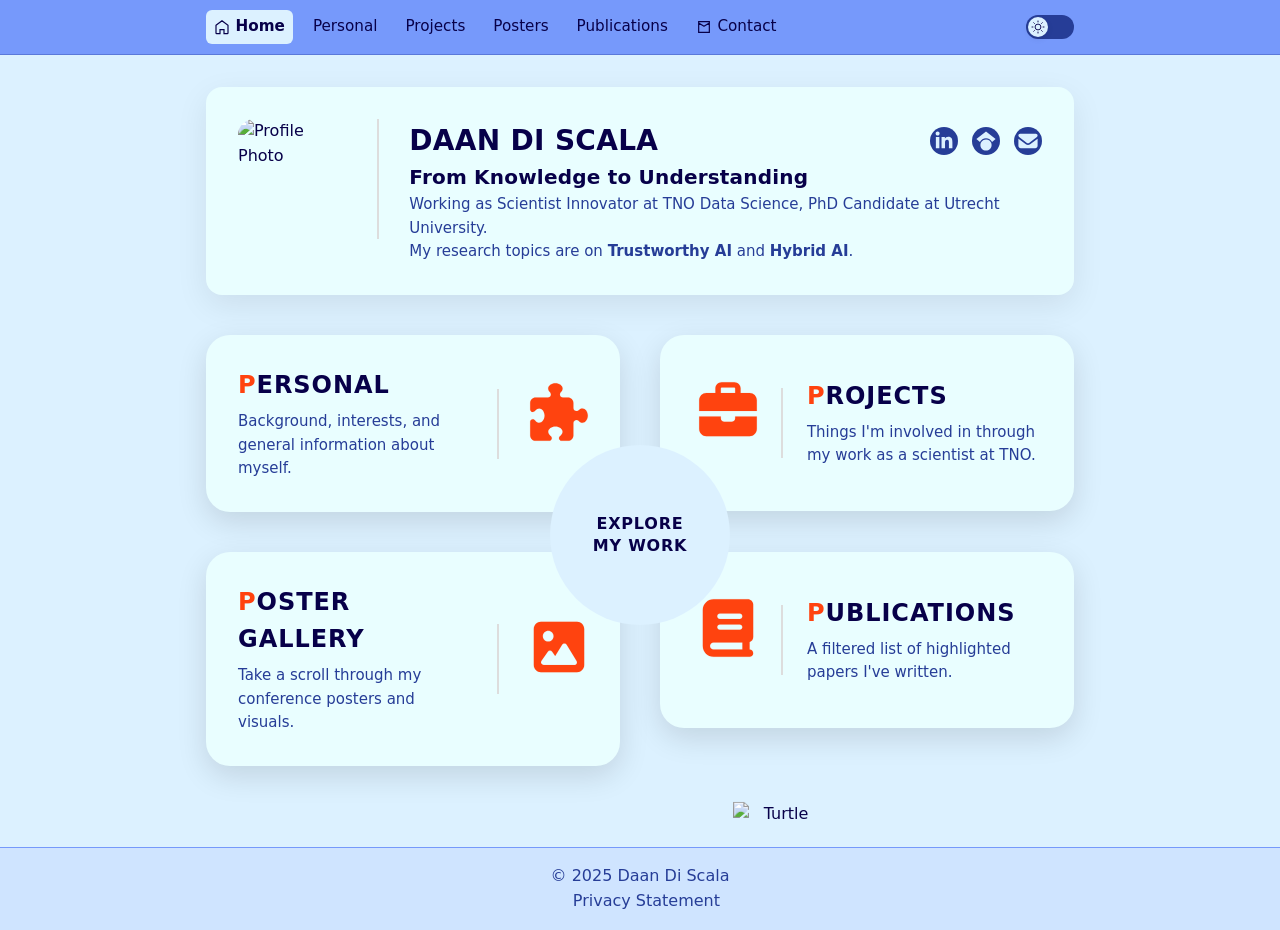
==== index.html @ 1ae8dc4e "large scale update to website, with many pages fully updated and personalized" ====
<!DOCTYPE html>
<html lang="en">

<head>
  <meta charset="UTF-8">
  <title>Daan Di Scala - Portfolio</title>
  <link rel="icon" type="image/x-icon" href="favicon.ico">
  <link rel="stylesheet" href="css/vars.css">
  <link rel="stylesheet" href="css/styles.css">
  <link rel="stylesheet" href="css/landing.css">


  <script>
    (function () {
      const savedTheme = localStorage.getItem('theme');
      if (savedTheme === 'dark') {
        document.documentElement.classList.add('dark-mode');
      }
    })();
  </script>

</head>

<body>



  <!-- NAVBAR ------------------------------------------------------------------------------------------------------------------>
  <nav class="navbar">
    <div class="nav-content">

      <div class="nav-left">
        <a href="index.html" class="active"><svg class="icon" viewBox="0 0 24 24">
            <path d="M3 9.5l9-7 9 7v11.5a1 1 0 0 1-1 1h-5v-6h-6v6H4a1 1 0 0 1-1-1V9.5z" />
          </svg>Home</a>
        <a href="personal.html">Personal</a>
        <a href="projects.html">Projects</a>
        <a href="posters.html">Posters</a>
        <a href="publications.html">Publications</a>
        <a href="contact.html"><svg class="icon" viewBox="0 0 24 24">
            <path d="M4 4h16v16H4V4zm8 7L4 6m16 0l-8 5" />
          </svg>Contact</a>
      </div>


      <!-- Theme Toggle Switch -->
      <button class="theme-toggle" aria-label="Toggle Dark Mode">
        <div class="toggle-track">
          <div class="toggle-thumb">
            <!-- Sun Icon -->
            <svg class="icon-sun" viewBox="0 0 24 24">
              <circle cx="12" cy="12" r="5"></circle>
              <line x1="12" y1="1" x2="12" y2="4"></line>
              <line x1="12" y1="20" x2="12" y2="23"></line>
              <line x1="4.22" y1="4.22" x2="6.34" y2="6.34"></line>
              <line x1="17.66" y1="17.66" x2="19.78" y2="19.78"></line>
              <line x1="1" y1="12" x2="4" y2="12"></line>
              <line x1="20" y1="12" x2="23" y2="12"></line>
              <line x1="4.22" y1="19.78" x2="6.34" y2="17.66"></line>
              <line x1="17.66" y1="6.34" x2="19.78" y2="4.22"></line>
            </svg>

            <!-- Moon Icon -->
            <svg class="icon-moon" viewBox="0 0 24 24">
              <path d="M21 12.79A9 9 0 0 1 11.21 3 
                     7 7 0 1 0 21 12.79z" />
            </svg>
          </div>
        </div>
      </button>

    </div>
  </nav>
  <!-- NAVBAR ------------------------------------------------------------------------------------------------------------------>

  <main class="page-wrapper">

    <!-- LANDING / INTRO CARD -->
    <section class="landing-card">

      <!-- COLUMN 1: PROFILE -->
      <div class="lc-profile">
        <img src="images/profile.jpg" alt="Profile Photo">
      </div>


      <div class="lc-divider"></div>

      <!-- COLUMN 2: MAIN CONTENT -->
      <div class="lc-main">

        <div class="lc-top">
          <h1 class="lc-name">DAAN DI SCALA</h1>



          <div class="social-row">
            <!-- LinkedIn -->
            <a href="https://www.linkedin.com/in/daan-di-scala/" class="social-icon" target="_blank">
              <svg viewBox="0 0 640 640">
                <path
                  d="M196.3 512L103.4 512L103.4 212.9L196.3 212.9L196.3 512zM149.8 172.1C120.1 172.1 96 147.5 96 117.8C96 103.5 101.7 89.9 111.8 79.8C121.9 69.7 135.6 64 149.8 64C164 64 177.7 69.7 187.8 79.8C197.9 89.9 203.6 103.6 203.6 117.8C203.6 147.5 179.5 172.1 149.8 172.1zM543.9 512L451.2 512L451.2 366.4C451.2 331.7 450.5 287.2 402.9 287.2C354.6 287.2 347.2 324.9 347.2 363.9L347.2 512L254.4 512L254.4 212.9L343.5 212.9L343.5 253.7L344.8 253.7C357.2 230.2 387.5 205.4 432.7 205.4C526.7 205.4 544 267.3 544 347.7L544 512L543.9 512z">
                </path>
              </svg>
            </a>

            <!-- Google Scholar -->
            <a href="https://scholar.google.nl/citations?user=ZDXlUhQAAAAJ" class="social-icon" target="_blank">
              <svg viewBox="0 0 640 640">
                <path
                  d="M454.9 362.5C454.9 362.5 454.9 362.6 455 362.6C464.2 382 469.4 403.7 469.4 426.6C469.3 509.1 402.5 576 320 576C237.5 576 170.7 509.1 170.7 426.7C170.7 403.8 175.9 382.1 185.1 362.7C186.8 359.1 188.7 355.5 190.7 352C195.1 344.4 200.1 337.3 205.7 330.7C233.1 298.1 274.2 277.4 320.1 277.4C353.7 277.4 384.7 288.5 409.7 307.3C418.8 314.2 427.1 322 434.5 330.8C440.1 337.4 445.1 344.6 449.5 352.1C451.5 355.5 453.3 359.1 455 362.6L454.9 362.5zM481.3 343.7C451.2 285.3 390.3 245.3 320 245.3C249.7 245.3 188.8 285.3 158.7 343.7L64 266.7L320 64L576 266.7L481.3 343.8L481.3 343.7z">
                </path>
              </svg>
            </a>

            <a href="contact.html" class="social-icon">
      <svg viewBox="0 0 640 640">
        <path d="M112 128C85.5 128 64 149.5 64 176C64 191.1 71.1 205.3 83.2 214.4L291.2 370.4C308.3 383.2 331.7 383.2 348.8 370.4L556.8 214.4C568.9 205.3 576 191.1 576 176C576 149.5 554.5 128 528 128L112 128zM64 260L64 448C64 483.3 92.7 512 128 512L512 512C547.3 512 576 483.3 576 448L576 260L377.6 408.8C343.5 434.4 296.5 434.4 262.4 408.8L64 260z"></path></svg>
    </a>
          </div>
        </div>

        <h2 class="lc-subtitle">From Knowledge to Understanding</h2>


        <!--<div class="lc-divider"></div>-->

     
          <p>
Working as Scientist Innovator at TNO Data Science, PhD Candidate at Utrecht University.
<br>My research topics are on <b>Trustworthy AI</b> and <b>Hybrid AI</b>. <!--<a href=personal.html>More about me.</a>-->
          </p>


          <!--

        <div class="lc-boxes">

          <p>test test test</p>


          <div class="info-box">
            <ul>
              <li><strong>Works at:</strong> Company X</li>
              <li><strong>PhD at:</strong> University Y</li>
            </ul>
          </div>


    
          <div class="info-box">
            <ul>
              <li>Trustwo0ooooooooooooooooooooooooooooooooorthy AI</li>
              <li>Hybrid AI</li>
            </ul>
          </div>-->

        </div>
      </div>

    </section>



    <!-- QUICK NAV CARDS SECTION 
    <section class="quick-links">
      <div class="card">
        <h3>Projects</h3>
        <p>Explore selected work across multiple research domains.</p>
        <a href="#">View Projects →</a>
      </div>

      <div class="card">
        <h3>Research</h3>
        <p>Read about ongoing scientific investigations and collaborations.</p>
        <a href="#">Research Details →</a>
      </div>

      <div class="card">
        <h3>Publications</h3>
        <p>Peer-reviewed papers, preprints, and conference contributions.</p>
        <a href="#">View Publications →</a>
      </div>

      <div class="card">
        <h3>Contact</h3>
        <p>Reach out for academic collaboration or inquiries.</p>
        <a href="#">Get in Touch →</a>
      </div>
    </section>
-->



    <div class="pgrid">

      <a href="personal.html">
        <div class="pcard personal nw">
          <div class="pcard-content">
            <div class="pcard-text">
              <h3>PERSONAL</h3>
              <p>Background, interests, and general information about myself.</p>
            </div>
            <div class="pcard-divider"></div>
            <div class="pcard-icon">
              <svg xmlns="http://www.w3.org/2000/svg"
                viewBox="0 0 640 640"><!--!Font Awesome Free 7.1.0 by @fontawesome - https://fontawesome.com License - https://fontawesome.com/license/free Copyright 2025 Fonticons, Inc.-->
                <path
                  d="M288 64C323.3 64 352 85.5 352 112C352 122.4 347.6 132 340 139.9C333.4 146.8 328 155.2 328 164.8C328 179.8 340.2 192 355.2 192L400 192C426.5 192 448 213.5 448 240L448 284.8C448 299.8 460.2 312 475.2 312C484.7 312 493.2 306.6 500.1 300C508 292.5 517.6 288 528 288C554.5 288 576 316.7 576 352C576 387.3 554.5 416 528 416C517.6 416 507.9 411.6 500.1 404C493.2 397.4 484.8 392 475.2 392C460.2 392 448 404.2 448 419.2L448 528C448 554.5 426.5 576 400 576L343.2 576C330.4 576 320 565.6 320 552.8C320 543.6 325.8 535.5 333.2 530C344.8 521.3 352 509.3 352 496C352 469.5 323.3 448 288 448C252.7 448 224 469.5 224 496C224 509.3 231.2 521.3 242.8 530C250.2 535.5 256 543.5 256 552.8C256 565.6 245.6 576 232.8 576L112 576C85.5 576 64 554.5 64 528L64 407.2C64 394.4 74.4 384 87.2 384C96.4 384 104.5 389.8 110 397.2C118.7 408.8 130.7 416 144 416C170.5 416 192 387.3 192 352C192 316.7 170.5 288 144 288C130.7 288 118.7 295.2 110 306.8C104.5 314.2 96.5 320 87.2 320C74.4 320 64 309.6 64 296.8L64 240C64 213.5 85.5 192 112 192L220.8 192C235.8 192 248 179.8 248 164.8C248 155.3 242.6 146.8 236 139.9C228.5 132 224 122.4 224 112C224 85.5 252.7 64 288 64z" />
              </svg>
            </div>
          </div>
        </div>
      </a>

      <a href="projects.html">
        <div class="pcard projects ne">

          <div class="pcard-content">
            <div class="pcard-icon">
              <svg xmlns="http://www.w3.org/2000/svg"
                viewBox="0 0 640 640"><!--!Font Awesome Free 7.1.0 by @fontawesome - https://fontawesome.com License - https://fontawesome.com/license/free Copyright 2025 Fonticons, Inc.-->
                <path
                  d="M264 112L376 112C380.4 112 384 115.6 384 120L384 160L256 160L256 120C256 115.6 259.6 112 264 112zM208 120L208 160L128 160C92.7 160 64 188.7 64 224L64 320L576 320L576 224C576 188.7 547.3 160 512 160L432 160L432 120C432 89.1 406.9 64 376 64L264 64C233.1 64 208 89.1 208 120zM576 368L384 368L384 384C384 401.7 369.7 416 352 416L288 416C270.3 416 256 401.7 256 384L256 368L64 368L64 480C64 515.3 92.7 544 128 544L512 544C547.3 544 576 515.3 576 480L576 368z" />
              </svg>
            </div>
            <div class="pcard-divider"></div>
            <div class="pcard-text">
              <h3>PROJECTS</h3>
              <p>Things I'm involved in through my work as a scientist at TNO.</p>
            </div>
          </div>
        </div>
      </a>

      <a href="posters.html">
        <div class="pcard posters sw">
          <div class="pcard-content">
            <div class="pcard-text">
              <h3>POSTER GALLERY</h3>
              <p>Take a scroll through my conference posters and visuals.</p>
            </div>
            <div class="pcard-divider"></div>
            <div class="pcard-icon">
              <svg xmlns="http://www.w3.org/2000/svg"
                viewBox="0 0 640 640"><!--!Font Awesome Free 7.1.0 by @fontawesome - https://fontawesome.com License - https://fontawesome.com/license/free Copyright 2025 Fonticons, Inc.-->
                <path
                  d="M160 96C124.7 96 96 124.7 96 160L96 480C96 515.3 124.7 544 160 544L480 544C515.3 544 544 515.3 544 480L544 160C544 124.7 515.3 96 480 96L160 96zM224 176C250.5 176 272 197.5 272 224C272 250.5 250.5 272 224 272C197.5 272 176 250.5 176 224C176 197.5 197.5 176 224 176zM368 288C376.4 288 384.1 292.4 388.5 299.5L476.5 443.5C481 450.9 481.2 460.2 477 467.8C472.8 475.4 464.7 480 456 480L184 480C175.1 480 166.8 475 162.7 467.1C158.6 459.2 159.2 449.6 164.3 442.3L220.3 362.3C224.8 355.9 232.1 352.1 240 352.1C247.9 352.1 255.2 355.9 259.7 362.3L286.1 400.1L347.5 299.6C351.9 292.5 359.6 288.1 368 288.1z" />
              </svg>
            </div>
          </div>
        </div>
      </a>

      <a href="publications.html">
        <div class="pcard publications se">
          <div class="pcard-content">
            <div class="pcard-icon">
              <svg xmlns="http://www.w3.org/2000/svg"
                viewBox="0 0 640 640"><!--!Font Awesome Free 7.1.0 by @fontawesome - https://fontawesome.com License - https://fontawesome.com/license/free Copyright 2025 Fonticons, Inc.-->
                <path
                  d="M480 576L192 576C139 576 96 533 96 480L96 160C96 107 139 64 192 64L496 64C522.5 64 544 85.5 544 112L544 400C544 420.9 530.6 438.7 512 445.3L512 512C529.7 512 544 526.3 544 544C544 561.7 529.7 576 512 576L480 576zM192 448C174.3 448 160 462.3 160 480C160 497.7 174.3 512 192 512L448 512L448 448L192 448zM224 216C224 229.3 234.7 240 248 240L424 240C437.3 240 448 229.3 448 216C448 202.7 437.3 192 424 192L248 192C234.7 192 224 202.7 224 216zM248 288C234.7 288 224 298.7 224 312C224 325.3 234.7 336 248 336L424 336C437.3 336 448 325.3 448 312C448 298.7 437.3 288 424 288L248 288z" />
              </svg>
            </div>
            <div class="pcard-divider"></div>
            <div class="pcard-text">
              <h3>PUBLICATIONS</h3>
              <p>A filtered list of highlighted papers I've written.</p>
            </div>
          </div>
        </div>
      </a>

      <div class="center-circle">
        <span>EXPLORE <br>MY WORK</span>
      </div>
    </div>


    <!-- LONG CONTENT EXAMPLE 
    <section class="content-long">
      <h2>More About My Work</h2>
      <p>
        Lorem ipsum dolor sit amet, consectetur adipiscing elit. Vivamus vel
        pretium nulla. Vestibulum tristique elit sit amet leo egestas, non
        placerat nisi bibendum.        Lorem ipsum dolor sit amet, consectetur adipiscing elit. Vivamus vel
        pretium nulla. Vestibulum tristique elit sit amet leo egestas, non
        placerat nisi bibendum.        Lorem ipsum dolor sit amet, consectetur adipiscing elit. Vivamus vel
        pretium nulla. Vestibulum tristique elit sit amet leo egestas, non
        placerat nisi bibendum.        Lorem ipsum dolor sit amet, consectetur adipiscing elit. Vivamus vel
        pretium nulla. Vestibulum tristique elit sit amet leo egestas, non
        placerat nisi bibendum.        Lorem ipsum dolor sit amet, consectetur adipiscing elit. Vivamus vel
        pretium nulla. Vestibulum tristique elit sit amet leo egestas, non
        placerat nisi bibendum.        Lorem ipsum dolor sit amet, consectetur adipiscing elit. Vivamus vel
        pretium nulla. Vestibulum tristique elit sit amet leo egestas, non
        placerat nisi bibendum.        Lorem ipsum dolor sit amet, consectetur adipiscing elit. Vivamus vel
        pretium nulla. Vestibulum tristique elit sit amet leo egestas, non
        placerat nisi bibendum.        Lorem ipsum dolor sit amet, consectetur adipiscing elit. Vivamus vel
        pretium nulla. Vestibulum tristique elit sit amet leo egestas, non
        placerat nisi bibendum.        Lorem ipsum dolor sit amet, consectetur adipiscing elit. Vivamus vel
        pretium nulla. Vestibulum tristique elit sit amet leo egestas, non
        placerat nisi bibendum.        Lorem ipsum dolor sit amet, consectetur adipiscing elit. Vivamus vel
        pretium nulla. Vestibulum tristique elit sit amet leo egestas, non
        placerat nisi bibendum.        Lorem ipsum dolor sit amet, consectetur adipiscing elit. Vivamus vel
        pretium nulla. Vestibulum tristique elit sit amet leo egestas, non
        placerat nisi bibendum.        Lorem ipsum dolor sit amet, consectetur adipiscing elit. Vivamus vel
        pretium nulla. Vestibulum tristique elit sit amet leo egestas, non
        placerat nisi bibendum.
      </p>
    </section>
-->
  </main>

  <!-- FOOTER -->

  <footer class="footer">
    <p>© 2025 Daan Di Scala</p>
    <a href="privacy.html">Privacy Statement</a>
    <div class="content-wrapper">
      <div class="turtle">
        <img src="images/Festina.png" alt="Turtle" class="turtle-img">
      </div>
    </div>
  </footer>



</body>

<script src="js/darkmode.js"></script>

</html>
---- css/vars.css ----
/* ====== Color Palette (defaults) ====== */
  /*:root {
  --color-primary: #97bfff;     
  --color-secondary: #b9d6ff;   
  --color-accent: #6a8cc7;      
  --color-dark: #1e2a3a;
  --color-text: #2d2d2d;
  --color-bg: #e1eeff;

  --max-width: 900px;
  --radius-lg: 12px;
  --radius-sm: 6px;
}

/* Dark mode variables when .dark-mode is present on <html> */
  /*.dark-mode {
  --color-primary: #111620;
  --color-secondary: #1f2a3a;
  --color-accent: #6198ff;
  --color-dark: #f5f7fb;
  --color-text: #e6eefc;
  --color-bg: #0f1621;
}



:root {
  --color-primary: hsl(229, 50%, 90%);
  --color-secondary: hsl(229, 50%, 10%);
  --color-tertiary: hsl(289, 80%, 20%);
  --color-accent: hsl(169, 80%, 20%);
}
.dark {
  --color-primary: hsl(229, 50%, 10%);
  --color-secondary: hsl(229, 50%, 90%);
  --color-tertiary: hsl(289, 80%, 80%);
  --color-accent: hsl(169, 80%, 80%);
}*/


:root {
  --max-width: 900px;
  --radius-xl: 24px;
  --radius-lg: 12px;
  --radius-sm: 6px;

  /* hsl (fallback color) */
  --bg-dark: hsl(223 100% 95%);
  --bg: hsl(223 100% 100%);
  --bg-light: hsl(223 100% 100%);
  --text: hsl(255 100% 11%);
  --text-muted: hsl(228 60% 37%);
  --highlight: hsl(224 100% 100%);
  --border: hsl(225 63% 60%);
  --border-muted: hsl(225 95% 72%);
  --primary: hsl(228 60% 37%);
  --secondary: hsl(13 100%, 53%);  
  --secondary-light: hsl(13 100%, 78%);


  --danger: hsl(6 60% 41%);
  --warning: hsl(52 100% 14%);
  --success: hsl(161 100% 13%);
  --info: hsl(217 62% 44%);
  /* oklch */
  --bg-dark: oklch(0.92 0.075 268);
  --bg: oklch(0.96 0.075 268);
  --bg-light: oklch(1 0.075 268);
  --text: oklch(0.15 0.15 268);
  --text-muted: oklch(0.4 0.15 268);
  --highlight: oklch(1 0.15 268);
  --border: oklch(0.6 0.15 268);
  --border-muted: oklch(0.7 0.15 268);
  --primary: oklch(0.4 0.15 268);
  /*--secondary: oklch(0.76 0.14 39);*/


  --danger: oklch(0.5 0.15 30);
  --warning: oklch(0.5 0.15 100);
  --success: oklch(0.5 0.15 160);
  --info: oklch(0.5 0.15 260);
}

.dark-mode {
  /* hsl (fallback color) */
  --bg-dark: hsl(244 100% 5%);
  --bg: hsl(235 90% 9%);
  --bg-light: hsl(228 75% 12%);
  
  --text: hsl(223 100% 100%);
  --text-muted: hsl(223 77% 77%);
  --highlight: hsl(226 49% 48%);

  --border: hsl(228 60% 37%);
  --border-muted: hsl(232 75% 27%);
  
  --primary: hsl(224 100% 80%);
  --secondary: hsl(45 78% 48%);
  --secondary-light: hsl(45 78%, 73%);

  --danger: hsl(8 79% 66%);
  --warning: hsl(54 100% 31%);
  --success: hsl(156 68% 43%);
  --info: hsl(217 94% 69%);


  /* oklch */
  --bg-dark: oklch(0.1 0.075 268);
  --bg: oklch(0.15 0.075 268);
  --bg-light: oklch(0.2 0.075 268);
  --text: oklch(0.96 0.1 268);
  --text-muted: oklch(0.76 0.1 268);
  --highlight: oklch(0.5 0.15 268);
  --border: oklch(0.4 0.15 268);
  --border-muted: oklch(0.3 0.15 268);
  --primary: oklch(0.76 0.15 268);
  --secondary: oklch(0.76 0.15 88);
  --danger: oklch(0.7 0.15 30);
  --warning: oklch(0.7 0.15 100);
  --success: oklch(0.7 0.15 160);
  --info: oklch(0.7 0.15 260);
}
---- css/styles.css ----
/* ===== Global Reset ===== */
* {
  box-sizing: border-box;
  margin: 0;
  padding: 0;
}

html, body {
  height: 100%;
  background: var(--bg);
  color: var(--text);
  font-family: "Inter", system-ui, -apple-system, "Segoe UI", Roboto, "Helvetica Neue", Arial;
  -webkit-font-smoothing: antialiased;
  -moz-osx-font-smoothing: grayscale;
  transition: background-color 0.25s ease, color 0.25s ease;
  line-height: 1.55;
  display: flex;
  flex-direction: column;
}

/* ===== Container / Wrapper ===== */
.page-wrapper {
  max-width: var(--max-width);
  margin: 0 auto;
  padding: 2rem 1rem;
  flex: 1;
}

/* ===== Navbar ===== */
.navbar {
  position: sticky;
  top: 0;
  width: 100%;
  background: var(--border-muted);/*var(--bg-dark);*/
  padding: 0.6rem 0;
  border-bottom: 1px solid var(--border);
  z-index: 1000;
  backdrop-filter: saturate(110%) blur(6px);
}

.nav-content {
  max-width: var(--max-width);
  margin: 0 auto;
  padding: 0 1rem;
  display: flex;
  align-items: center;
  justify-content: space-between;
  gap: 1rem;
}

/* Left group of links */
.nav-left {
  display: flex;
  gap: 0.75rem;
  align-items: center;
}

.nav-left a {
  color: var(--text);
  text-decoration: none;
  font-weight: 500;
  padding: 0.35rem 0.5rem;
  border-radius: 6px;
  transition: background-color 0.18s ease, color 0.18s ease, opacity 0.18s ease;
  font-size: 0.95rem;
}

.nav-left a:hover {
  background: rgba(255,255,255,0.4);
  opacity: 0.9;
}

.dark-mode .nav-left a:hover {
  background: rgba(0,0,0,0.4);
  opacity: 0.9;
}

/* Ensure nav link colors respond to dark mode */
.dark-mode .nav-left a {
  color: var(--text);
}

/* ===== Theme Toggle (pill + thumb + icons) ===== */
.theme-toggle {
  background: none;
  border: none;
  padding: 0;
  cursor: pointer;
  display: inline-flex;
  align-items: center;
  line-height: 0;
  border-radius: 999px;
}

/* Track */
.toggle-track {
  width: 48px;
  height: 24px;
  background: var(--primary);
  border-radius: 999px;
  position: relative;
  padding: 2px;
  transition: background-color 0.22s ease;
  display: inline-block;
}

/* Thumb */
.toggle-thumb {
  width: 20px;
  height: 20px;
  background: var(--bg);
  border-radius: 50%;
  position: absolute;
  left: 2px;
  top: 2px;
  display: flex;
  align-items: center;
  justify-content: center;
  transition: transform 0.22s cubic-bezier(.2,.9,.3,1), background 0.22s ease;
  box-shadow: 0 2px 6px rgba(0,0,0,0.08);
}

/* When dark-mode class exists on <html>, slide thumb to right */
.dark-mode .toggle-thumb {
  transform: translateX(24px);
  box-shadow: 0 3px 8px rgba(0,0,0,0.18);
}

/* SVG icons inside the thumb (stacked in same position) */
.toggle-thumb svg {
  width: 14px;
  height: 14px;
  stroke-width: 1.6;
  position: absolute;
  left: 50%;
  top: 50%;
  transform: translate(-50%, -50%);
  transition: opacity 0.20s ease, stroke 0.22s ease, fill 0.22s ease;
  fill: none;
  stroke: var(--text);
}

/* Default: show sun, hide moon */
.icon-sun {
  opacity: 1;
}

.icon-moon {
  opacity: 0;
}

/* In dark mode: show moon, hide sun; adapt stroke color */
.dark-mode .icon-sun {
  opacity: 0;
}

.dark-mode .icon-moon {
  opacity: 1;

}

/* Make sure svg strokes invert in dark mode when needed */
.dark-mode .toggle-thumb svg {
  stroke: var(--text);
}

/* Slightly change track color in dark mode */
.dark-mode .toggle-track {
  background: var(--primary);
}

/* Hover states */
.theme-toggle:hover .toggle-track {
  filter: brightness(0.98);
}

/* HEADER */
/************************************************************/



/************************************************************/
/* LANDING CARD 


.landing-card {
  position: relative;
  display: flex;
  align-items: center;
  gap: 2rem;
  background: var(--bg-light);
  padding: 2rem 3.5rem 2rem 2.5rem;
  border-radius: var(--radius-xl);
  box-shadow: 0 10px 30px rgba(20,30,45,0.06);
  overflow: visible;
}

.landing-card h1 span {
  color: var(--primary);
}


.profile-image {
  flex-shrink: 0;
  margin-left: -3rem;
}

.profile-image img {
  width: 160px;
  height: 160px;
  object-fit: cover;
  border-radius: 18px;
  box-shadow: 0 12px 30px rgba(0,0,0,0.15);
}

.intro-content {
  flex: 1;
  display: flex;
}

.intro-content h1 {
  font-size: 1.9rem;
  font-weight: 700;
  margin-bottom: 0.75rem;
  color: var(--text);
}

.intro-content h1 span {
  color: var(--accent);
}


.intro-text {
  position: relative;
  padding-left: 1.25rem;
}

.intro-text::before {
  content: "";
  position: absolute;
  left: 0;
  top: 0.15rem;
  width: 4px;
  height: 100%;
  background: var(--accent);
  border-radius: 2px;
}

.intro-text p {
  color: var(--text-muted);
  max-width: 55ch;
  line-height: 1.6;
}


.social-links {
  display: flex;
  flex-direction: column;
  gap: 0.75rem;
}

.social-links a {
  width: 42px;
  height: 42px;
  border-radius: 50%;
  background: white;
  display: grid;
  place-items: center;
  color: var(--text-muted);
  box-shadow: 0 6px 18px rgba(0,0,0,0.08);
  transition: transform 0.2s ease, color 0.2s ease;
}

.social-links a:hover {
  transform: translateY(-2px);
  color: var(--accent);
}*/

/* LANDING CARD */
/************************************************************/
/************************************************************/
/* QUICK LINK CARDS */








/* ===== Footer ===== */
.footer {
  width: 100%;
  background: var(--bg-dark);
  padding: 1rem;
  text-align: center;
  border-top: 1px solid var(--border-muted);
  margin-top: 2.5rem;
  transition: background 0.25s ease;
  position: relative;
}

.footer p {
  color: var(--text-muted);
}

.footer a {
  margin-left: 0.8rem;
  color: var(--primary);
  text-decoration: none;
  font-weight: 500;
}

/* Turtle rests on the footer */
.turtle {
  position: absolute;
  bottom: 100%;       /* positions turtle ABOVE the footer */
  right: 40%;         /*  align to footer’s right edge */
  width: 70px;
  height: 70px;
  /*transform: translateY(30px);  optional: overlap the edge slightly for “resting” look */
  pointer-events: none;        /* turtle won’t block clicks */
}

.turtle-img {
    width: 90px;        /* small image */
    height: auto;
    position: absolute; /* place it anywhere inside */
    top: 50%;
    left: 50%;
    transform: translate(0%, -45%);
}

/* ===== Responsive tweaks ===== */
@media (max-width: 700px) {
  .landing-card {
    flex-direction: column;
    text-align: center;
  }

  .profile-image img {
    width: 120px;
    height: 120px;
  }

  .nav-left {
    gap: 0.5rem;
  }

  .nav-left a {
    font-size: 0.9rem;
    padding: 0.25rem 0.35rem;
  }
}

@media (max-width: 420px) {
  .nav-content {
    padding: 0 0.6rem;
  }
}


.nav-left a.active {
  background: var(--bg);
  color: var(--text) !important;
  font-weight: 600;
  border-radius: 6px;
}

.dark-mode .nav-left a.active {
  background: var(--bg);
  color: var(--text) !important;
}

.nav-left a {
  display: flex;
  align-items: center;
  gap: 0.35rem;
}

/* SVG styling */
.nav-left .icon {
  width: 16px;
  height: 16px;
  stroke: var(--text);
  fill: none;
  stroke-width: 1.8;
  transition: stroke 0.25s ease;
}

/* Ensure good contrast in dark mode */
.dark-mode .nav-left .icon {
  stroke: var(--text);
}

.no-theme-transition * {
  transition: none !important;
}


.bottom-card {
  display: flex;
  
  flex-wrap: wrap;
  gap: 24px;
  align-items: center;
  justify-content: center;
  margin-top: 20px;
  padding: 4px;
  max-width: 600px;
  background: var(--bg-light);
  border-radius: 16px;
  box-shadow: 0 10px 32px rgba(0, 0, 0, .08);

  font-family: system-ui, -apple-system, Segoe UI, sans-serif;
  font-size:14px;
  transform: translateX(150px);
}
---- css/landing.css ----
/* CONTAINER -------------------------------------------------- */

.landing-card {
  display: flex;
  grid-template-columns: 1fr 1fr ;
  gap: 24px;

  max-width: 1000px;
  margin:  0px auto;
  padding: 32px;

  background: var(--bg-light);
  border-radius: 16px;
  box-shadow: 0 10px 32px rgba(0,0,0,.08);

  font-family: system-ui, -apple-system, Segoe UI, sans-serif;
}


/* COLUMN 1: PROFILE ------------------------------------------ */

.lc-profile img {
  width: 120px;
  height: 120px;
  object-fit: cover;
  border-radius: 16px;
}


/* COLUMN 2: MAIN --------------------------------------------- */

.lc-main {
  display: flex;
  flex-direction: column;
  margin: 0;
}

.lc-top {
  display: flex;
  justify-content: space-between;   
  align-items: center;             
  width: 100%;
  margin:0;
}

.lc-name {
  margin: 0;
  font-size: 28px;
  letter-spacing: .3px;
}

.lc-subtitle {
    margin:0;
    font-size: 20px;
    letter-spacing: .2px;
}


/*
.lc-divider {
  height: 3px;
  width: 60px;
  background: #2563eb;
  margin: 10px 0 18px;
  border-radius: 10px;
}*/

.lc-main p {
  margin: 0;
  font-size: 15px;
  color:var(--text-muted);
}

.lc-main a {
  text-decoration: none; 
    color:var(--text);
  text-decoration: inherit;
}


.lc-divider {
  width: 2px;
  height: 120px;
  background: #ddd;
  margin: 0 6px;
}



/* RESPONSIVE ------------------------------------------------- */

@media (max-width: 900px) {
  .landing-card {
    grid-template-columns: 140px 1fr;
  }

  .lc-socials {
    grid-column: 1 / -1;
    justify-content: flex-start;
  }
}

@media (max-width: 640px) {
  .landing-card {
    grid-template-columns: 1fr;
    text-align: center;
  }

  .lc-profile {
    display: flex;
    justify-content: center;
  }

  .lc-boxes {
    grid-template-columns: 1fr;
  }

  .lc-socials {
    justify-content: center;
  }

  .lc-divider {
    margin-left: auto;
    margin-right: auto;
  }
}


/* ----- SOCIAL ICONS ----- */

.social-row {
  display: flex;
  gap: 14px;
  margin: 0;
}

.social-icon {
  width: 28px;
  height: 28px;

  display: flex;
  align-items: center;
  justify-content: center;

  background: var(--primary);       
  border-radius: 50%;

  transition: transform 0.15s ease, opacity 0.15s ease;
}

.social-icon svg {
  width: 24px;
  height: 24px;
  fill: var(--bg);       

}

.social-icon:hover {
  transform: translateY(-2px);
  opacity: 0.85;
}





/* PCARDS */

.pgrid {
  position: relative;
  width: var(--max-width-40px);
  height: 400px;
  margin: 40px auto;
  display: grid;
  grid-template-columns: 1fr 1fr;
  grid-template-rows: 1fr 1fr;
  gap: 40px;
}

.pcard {
  background:var(--bg-light);
  border-radius: var(--radius-xl);
  padding: 32px;
  display: flex;
  align-items: center;
  box-shadow: 0 10px 30px rgba(0,0,0,0.12);
  transition: transform 0.25s ease, box-shadow 0.25s ease;
  cursor: pointer;
}

.pgrid a {
  text-decoration: none; 
  color: inherit;
  text-decoration: inherit;
}



.pcard:hover {
  box-shadow: 0 16px 40px rgba(0,0,0,0.18);

}

.pcard:hover .pcard-icon svg {
fill: var(--secondary-light);
}

.pcard:hover .pcard-text h3::first-letter {
  color: var(--secondary-light);
  }
  

.pcard-content {
  display: flex;
  align-items: center;
  width: 100%;
}

.pcard-icon {
  font-size: 72px;
  color: #1f2a44;
  min-width: 56px;
  text-align: center;
}

.pcard-icon svg {
  transition: opacity 0.20s ease, stroke 0.22s ease, fill 0.22s ease;
  stroke: var(--secondary);
  fill: var(--secondary);
  width:72px;
}


.pcard-text h3 {
  margin: 0 0 6px;
  font-size: 24px;
  letter-spacing: 0.04em;
}


.pcard-text h3::first-letter {
  color:var(--secondary)
}


.pcard-text p {
  margin: 0;
  font-size: 15px;
  color:var(--text-muted);
  max-width: 260px;
}

.pcard-divider {
  width: 2px;
  height: 70px;
  background: #ddd;
  margin: 0 24px;
}


/* directional hover movement */
.pcard.nw:hover {
  transform: translate(-12px, -12px);
}

.pcard.ne:hover {
  transform: translate(12px, -12px);
}

.pcard.sw:hover {
  transform: translate(-12px, 12px);
}

.pcard.se:hover {
  transform: translate(12px, 12px);
}


/* Center circle */
.center-circle {
  position: absolute;
  top: 50%;
  left: 50%;
  width: 180px;
  height: 180px;
  transform: translate(-50%, -50%);
  background: var(--bg);
  border-radius: 50%;
  display: flex;
  align-items: center;
  justify-content: center;
  text-align: center;
  font-weight: 600;
  letter-spacing: 0.05em;
  /*box-shadow: 0 8px 25px rgba(0,0,0,0.15);*/
}

.center-circle span {
  line-height: 1.4;
}
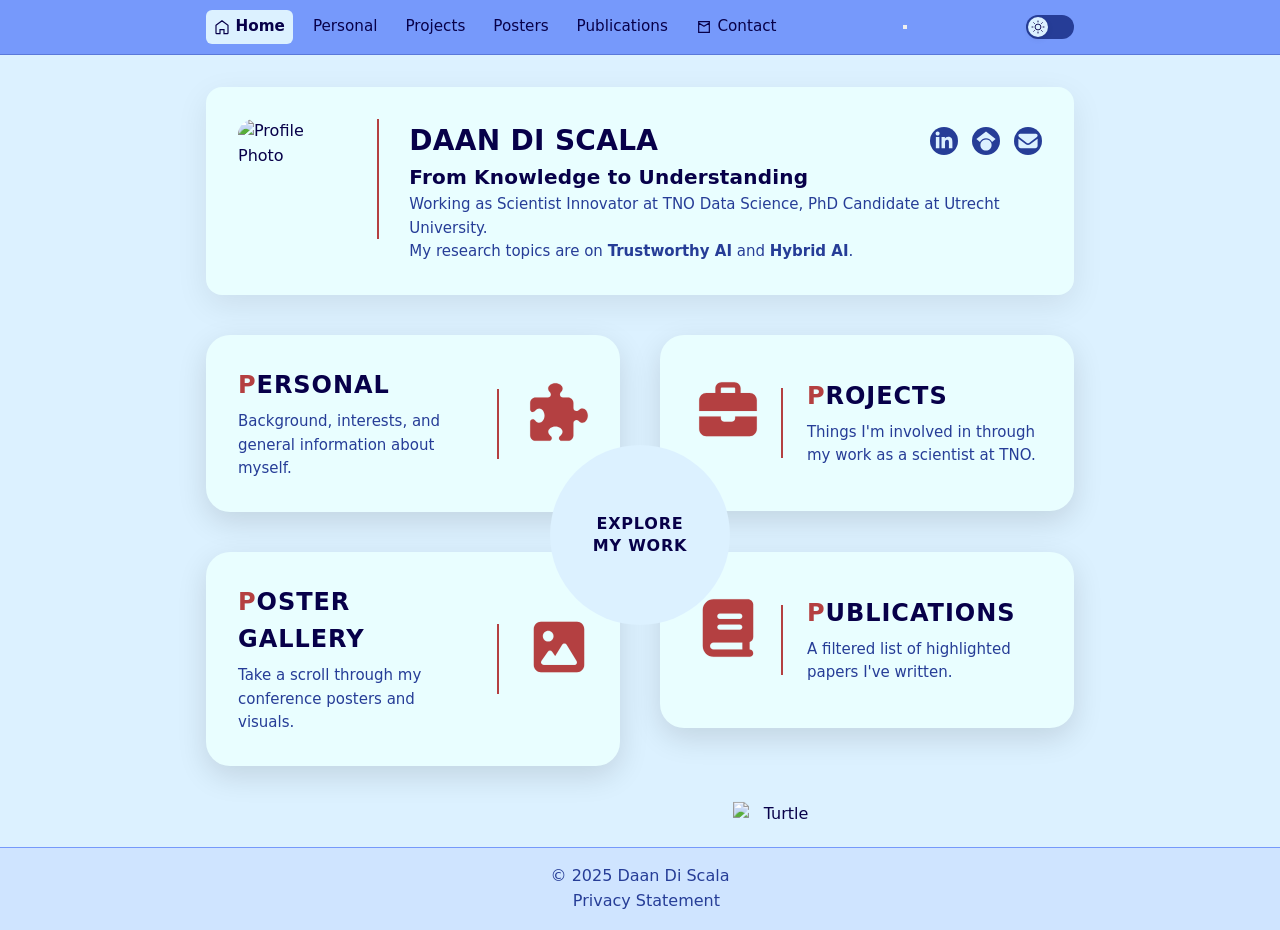
==== commit ac216e96: "added SEO and fixed links" ====
--- a/index.html
+++ b/index.html
@@ -2,14 +2,33 @@
 <html lang="en">
 
 <head>
+   <!-- Basic -->
   <meta charset="UTF-8">
-  <title>Daan Di Scala - Portfolio</title>
+  <title>Daan Di Scala - Home</title>
+  <meta name="viewport" content="width=device-width, initial-scale=1.0">
+
+  <!-- Primary SEO -->
+  <meta name="description" content="Academic portfolio site of Daan Di Scala, scientist at TNO and PhD student at Utrecht University, with published papers and presented posters on topics like Trustworthy AI and Hybrid AI.">
+  <meta name="keywords" content="Trustworthy AI, Hybrid AI, Explainable AI, Knowledge">
+  <meta name="author" content="Daan Di Scala">
+
+  <!-- Canonical -->
+  <link rel="canonical" href="https://www.daandiscala.nl/">
+
+  <!-- Open Graph -->
+  <meta property="og:title" content="Daan Di Scala - Home">
+  <meta property="og:description" content="Academic portfolio site of Daan Di Scala, scientist at TNO and PhD student at Utrecht University, with published papers and presented posters on topics like Trustworthy AI and Hybrid AI.">
+  <meta property="og:image" content="https://www.daandiscala.nl/images/profile.jpg">
+  <meta property="og:url" content="https://www.daandiscala.nl/">
+  <meta property="og:type" content="website">
+
+  <!-- Styles -->
   <link rel="icon" type="image/x-icon" href="favicon.ico">
   <link rel="stylesheet" href="css/vars.css">
   <link rel="stylesheet" href="css/styles.css">
   <link rel="stylesheet" href="css/landing.css">
 
-
+  <!-- Dark Mode Script -->
   <script>
     (function () {
       const savedTheme = localStorage.getItem('theme');
@@ -19,6 +38,8 @@
     })();
   </script>
 
+
+
 </head>
 
 <body>
@@ -30,7 +51,7 @@
     <div class="nav-content">
 
       <div class="nav-left">
-        <a href="index.html" class="active"><svg class="icon" viewBox="0 0 24 24">
+        <a href="" class="active"><svg class="icon" viewBox="0 0 24 24">
             <path d="M3 9.5l9-7 9 7v11.5a1 1 0 0 1-1 1h-5v-6h-6v6H4a1 1 0 0 1-1-1V9.5z" />
           </svg>Home</a>
         <a href="personal.html">Personal</a>
@@ -41,6 +62,12 @@
             <path d="M4 4h16v16H4V4zm8 7L4 6m16 0l-8 5" />
           </svg>Contact</a>
       </div>
+
+    <button class="hamburger" aria-label="Menu">
+    <span></span>
+    <span></span>
+    <span></span>
+    </button>
 
 
       <!-- Theme Toggle Switch -->
@@ -95,7 +122,6 @@
 
 
           <div class="social-row">
-            <!-- LinkedIn -->
             <a href="https://www.linkedin.com/in/daan-di-scala/" class="social-icon" target="_blank">
               <svg viewBox="0 0 640 640">
                 <path
@@ -104,7 +130,6 @@
               </svg>
             </a>
 
-            <!-- Google Scholar -->
             <a href="https://scholar.google.nl/citations?user=ZDXlUhQAAAAJ" class="social-icon" target="_blank">
               <svg viewBox="0 0 640 640">
                 <path
@@ -122,39 +147,11 @@
 
         <h2 class="lc-subtitle">From Knowledge to Understanding</h2>
 
-
-        <!--<div class="lc-divider"></div>-->
-
-     
           <p>
 Working as Scientist Innovator at TNO Data Science, PhD Candidate at Utrecht University.
-<br>My research topics are on <b>Trustworthy AI</b> and <b>Hybrid AI</b>. <!--<a href=personal.html>More about me.</a>-->
+<br>My research topics are on <b>Trustworthy AI</b> and <b>Hybrid AI</b>. 
           </p>
 
-
-          <!--
-
-        <div class="lc-boxes">
-
-          <p>test test test</p>
-
-
-          <div class="info-box">
-            <ul>
-              <li><strong>Works at:</strong> Company X</li>
-              <li><strong>PhD at:</strong> University Y</li>
-            </ul>
-          </div>
-
-
-    
-          <div class="info-box">
-            <ul>
-              <li>Trustwo0ooooooooooooooooooooooooooooooooorthy AI</li>
-              <li>Hybrid AI</li>
-            </ul>
-          </div>-->
-
         </div>
       </div>
 
@@ -162,33 +159,6 @@
 
 
 
-    <!-- QUICK NAV CARDS SECTION 
-    <section class="quick-links">
-      <div class="card">
-        <h3>Projects</h3>
-        <p>Explore selected work across multiple research domains.</p>
-        <a href="#">View Projects →</a>
-      </div>
-
-      <div class="card">
-        <h3>Research</h3>
-        <p>Read about ongoing scientific investigations and collaborations.</p>
-        <a href="#">Research Details →</a>
-      </div>
-
-      <div class="card">
-        <h3>Publications</h3>
-        <p>Peer-reviewed papers, preprints, and conference contributions.</p>
-        <a href="#">View Publications →</a>
-      </div>
-
-      <div class="card">
-        <h3>Contact</h3>
-        <p>Reach out for academic collaboration or inquiries.</p>
-        <a href="#">Get in Touch →</a>
-      </div>
-    </section>
--->
 
 
 
@@ -204,7 +174,7 @@
             <div class="pcard-divider"></div>
             <div class="pcard-icon">
               <svg xmlns="http://www.w3.org/2000/svg"
-                viewBox="0 0 640 640"><!--!Font Awesome Free 7.1.0 by @fontawesome - https://fontawesome.com License - https://fontawesome.com/license/free Copyright 2025 Fonticons, Inc.-->
+                viewBox="0 0 640 640">
                 <path
                   d="M288 64C323.3 64 352 85.5 352 112C352 122.4 347.6 132 340 139.9C333.4 146.8 328 155.2 328 164.8C328 179.8 340.2 192 355.2 192L400 192C426.5 192 448 213.5 448 240L448 284.8C448 299.8 460.2 312 475.2 312C484.7 312 493.2 306.6 500.1 300C508 292.5 517.6 288 528 288C554.5 288 576 316.7 576 352C576 387.3 554.5 416 528 416C517.6 416 507.9 411.6 500.1 404C493.2 397.4 484.8 392 475.2 392C460.2 392 448 404.2 448 419.2L448 528C448 554.5 426.5 576 400 576L343.2 576C330.4 576 320 565.6 320 552.8C320 543.6 325.8 535.5 333.2 530C344.8 521.3 352 509.3 352 496C352 469.5 323.3 448 288 448C252.7 448 224 469.5 224 496C224 509.3 231.2 521.3 242.8 530C250.2 535.5 256 543.5 256 552.8C256 565.6 245.6 576 232.8 576L112 576C85.5 576 64 554.5 64 528L64 407.2C64 394.4 74.4 384 87.2 384C96.4 384 104.5 389.8 110 397.2C118.7 408.8 130.7 416 144 416C170.5 416 192 387.3 192 352C192 316.7 170.5 288 144 288C130.7 288 118.7 295.2 110 306.8C104.5 314.2 96.5 320 87.2 320C74.4 320 64 309.6 64 296.8L64 240C64 213.5 85.5 192 112 192L220.8 192C235.8 192 248 179.8 248 164.8C248 155.3 242.6 146.8 236 139.9C228.5 132 224 122.4 224 112C224 85.5 252.7 64 288 64z" />
               </svg>
@@ -219,7 +189,7 @@
           <div class="pcard-content">
             <div class="pcard-icon">
               <svg xmlns="http://www.w3.org/2000/svg"
-                viewBox="0 0 640 640"><!--!Font Awesome Free 7.1.0 by @fontawesome - https://fontawesome.com License - https://fontawesome.com/license/free Copyright 2025 Fonticons, Inc.-->
+                viewBox="0 0 640 640">
                 <path
                   d="M264 112L376 112C380.4 112 384 115.6 384 120L384 160L256 160L256 120C256 115.6 259.6 112 264 112zM208 120L208 160L128 160C92.7 160 64 188.7 64 224L64 320L576 320L576 224C576 188.7 547.3 160 512 160L432 160L432 120C432 89.1 406.9 64 376 64L264 64C233.1 64 208 89.1 208 120zM576 368L384 368L384 384C384 401.7 369.7 416 352 416L288 416C270.3 416 256 401.7 256 384L256 368L64 368L64 480C64 515.3 92.7 544 128 544L512 544C547.3 544 576 515.3 576 480L576 368z" />
               </svg>
@@ -243,7 +213,7 @@
             <div class="pcard-divider"></div>
             <div class="pcard-icon">
               <svg xmlns="http://www.w3.org/2000/svg"
-                viewBox="0 0 640 640"><!--!Font Awesome Free 7.1.0 by @fontawesome - https://fontawesome.com License - https://fontawesome.com/license/free Copyright 2025 Fonticons, Inc.-->
+                viewBox="0 0 640 640">
                 <path
                   d="M160 96C124.7 96 96 124.7 96 160L96 480C96 515.3 124.7 544 160 544L480 544C515.3 544 544 515.3 544 480L544 160C544 124.7 515.3 96 480 96L160 96zM224 176C250.5 176 272 197.5 272 224C272 250.5 250.5 272 224 272C197.5 272 176 250.5 176 224C176 197.5 197.5 176 224 176zM368 288C376.4 288 384.1 292.4 388.5 299.5L476.5 443.5C481 450.9 481.2 460.2 477 467.8C472.8 475.4 464.7 480 456 480L184 480C175.1 480 166.8 475 162.7 467.1C158.6 459.2 159.2 449.6 164.3 442.3L220.3 362.3C224.8 355.9 232.1 352.1 240 352.1C247.9 352.1 255.2 355.9 259.7 362.3L286.1 400.1L347.5 299.6C351.9 292.5 359.6 288.1 368 288.1z" />
               </svg>
@@ -257,7 +227,7 @@
           <div class="pcard-content">
             <div class="pcard-icon">
               <svg xmlns="http://www.w3.org/2000/svg"
-                viewBox="0 0 640 640"><!--!Font Awesome Free 7.1.0 by @fontawesome - https://fontawesome.com License - https://fontawesome.com/license/free Copyright 2025 Fonticons, Inc.-->
+                viewBox="0 0 640 640">
                 <path
                   d="M480 576L192 576C139 576 96 533 96 480L96 160C96 107 139 64 192 64L496 64C522.5 64 544 85.5 544 112L544 400C544 420.9 530.6 438.7 512 445.3L512 512C529.7 512 544 526.3 544 544C544 561.7 529.7 576 512 576L480 576zM192 448C174.3 448 160 462.3 160 480C160 497.7 174.3 512 192 512L448 512L448 448L192 448zM224 216C224 229.3 234.7 240 248 240L424 240C437.3 240 448 229.3 448 216C448 202.7 437.3 192 424 192L248 192C234.7 192 224 202.7 224 216zM248 288C234.7 288 224 298.7 224 312C224 325.3 234.7 336 248 336L424 336C437.3 336 448 325.3 448 312C448 298.7 437.3 288 424 288L248 288z" />
               </svg>
@@ -275,40 +245,6 @@
         <span>EXPLORE <br>MY WORK</span>
       </div>
     </div>
-
-
-    <!-- LONG CONTENT EXAMPLE 
-    <section class="content-long">
-      <h2>More About My Work</h2>
-      <p>
-        Lorem ipsum dolor sit amet, consectetur adipiscing elit. Vivamus vel
-        pretium nulla. Vestibulum tristique elit sit amet leo egestas, non
-        placerat nisi bibendum.        Lorem ipsum dolor sit amet, consectetur adipiscing elit. Vivamus vel
-        pretium nulla. Vestibulum tristique elit sit amet leo egestas, non
-        placerat nisi bibendum.        Lorem ipsum dolor sit amet, consectetur adipiscing elit. Vivamus vel
-        pretium nulla. Vestibulum tristique elit sit amet leo egestas, non
-        placerat nisi bibendum.        Lorem ipsum dolor sit amet, consectetur adipiscing elit. Vivamus vel
-        pretium nulla. Vestibulum tristique elit sit amet leo egestas, non
-        placerat nisi bibendum.        Lorem ipsum dolor sit amet, consectetur adipiscing elit. Vivamus vel
-        pretium nulla. Vestibulum tristique elit sit amet leo egestas, non
-        placerat nisi bibendum.        Lorem ipsum dolor sit amet, consectetur adipiscing elit. Vivamus vel
-        pretium nulla. Vestibulum tristique elit sit amet leo egestas, non
-        placerat nisi bibendum.        Lorem ipsum dolor sit amet, consectetur adipiscing elit. Vivamus vel
-        pretium nulla. Vestibulum tristique elit sit amet leo egestas, non
-        placerat nisi bibendum.        Lorem ipsum dolor sit amet, consectetur adipiscing elit. Vivamus vel
-        pretium nulla. Vestibulum tristique elit sit amet leo egestas, non
-        placerat nisi bibendum.        Lorem ipsum dolor sit amet, consectetur adipiscing elit. Vivamus vel
-        pretium nulla. Vestibulum tristique elit sit amet leo egestas, non
-        placerat nisi bibendum.        Lorem ipsum dolor sit amet, consectetur adipiscing elit. Vivamus vel
-        pretium nulla. Vestibulum tristique elit sit amet leo egestas, non
-        placerat nisi bibendum.        Lorem ipsum dolor sit amet, consectetur adipiscing elit. Vivamus vel
-        pretium nulla. Vestibulum tristique elit sit amet leo egestas, non
-        placerat nisi bibendum.        Lorem ipsum dolor sit amet, consectetur adipiscing elit. Vivamus vel
-        pretium nulla. Vestibulum tristique elit sit amet leo egestas, non
-        placerat nisi bibendum.
-      </p>
-    </section>
--->
   </main>
 
   <!-- FOOTER -->
@@ -328,5 +264,6 @@
 </body>
 
 <script src="js/darkmode.js"></script>
+<script src="js/hamburger.js"></script>
 
 </html>
--- a/css/vars.css
+++ b/css/vars.css
@@ -44,8 +44,8 @@
   --radius-lg: 12px;
   --radius-sm: 6px;
 
-  /* hsl (fallback color) */
-  --bg-dark: hsl(223 100% 95%);
+
+
   --bg: hsl(223 100% 100%);
   --bg-light: hsl(223 100% 100%);
   --text: hsl(255 100% 11%);
@@ -56,29 +56,40 @@
   --primary: hsl(228 60% 37%);
   --secondary: hsl(13 100%, 53%);  
   --secondary-light: hsl(13 100%, 78%);
-
-
   --danger: hsl(6 60% 41%);
   --warning: hsl(52 100% 14%);
   --success: hsl(161 100% 13%);
   --info: hsl(217 62% 44%);
   /* oklch */
-  --bg-dark: oklch(0.92 0.075 268);
+  --bg-dark: oklch(0.92 0.075 268); 
   --bg: oklch(0.96 0.075 268);
   --bg-light: oklch(1 0.075 268);
+
+
+  /*--bg-dark: oklch(0.92 0.075 268); 
+  --bg: oklch(0.96 0.075 268);
+  --bg-light: oklch(1 0.075 268);
+  --bg-dark: oklch(42.98% 0.143 263.89);
+  --bg: oklch(67.96% 0.111 249.40);
+  --bg-light: oklch(75.35% 0.055 231.21);*/
+
   --text: oklch(0.15 0.15 268);
   --text-muted: oklch(0.4 0.15 268);
   --highlight: oklch(1 0.15 268);
   --border: oklch(0.6 0.15 268);
   --border-muted: oklch(0.7 0.15 268);
   --primary: oklch(0.4 0.15 268);
-  /*--secondary: oklch(0.76 0.14 39);*/
-
-
+  --secondary:oklch(53.43% 0.151 23.27);/*oklch(65.88% 0.2299 34.19);*/
+  --secondary-light: oklch(67.62% 0.137 25.14);
   --danger: oklch(0.5 0.15 30);
   --warning: oklch(0.5 0.15 100);
   --success: oklch(0.5 0.15 160);
-  --info: oklch(0.5 0.15 260);
+  --info: oklch(0.5 0.15 260); 
+
+
+
+
+
 }
 
 .dark-mode {
--- a/css/landing.css
+++ b/css/landing.css
@@ -81,7 +81,7 @@
 .lc-divider {
   width: 2px;
   height: 120px;
-  background: #ddd;
+  background: var(--secondary);
   margin: 0 6px;
 }
 
@@ -253,7 +253,7 @@
 .pcard-divider {
   width: 2px;
   height: 70px;
-  background: #ddd;
+  background: var(--secondary);
   margin: 0 24px;
 }
 
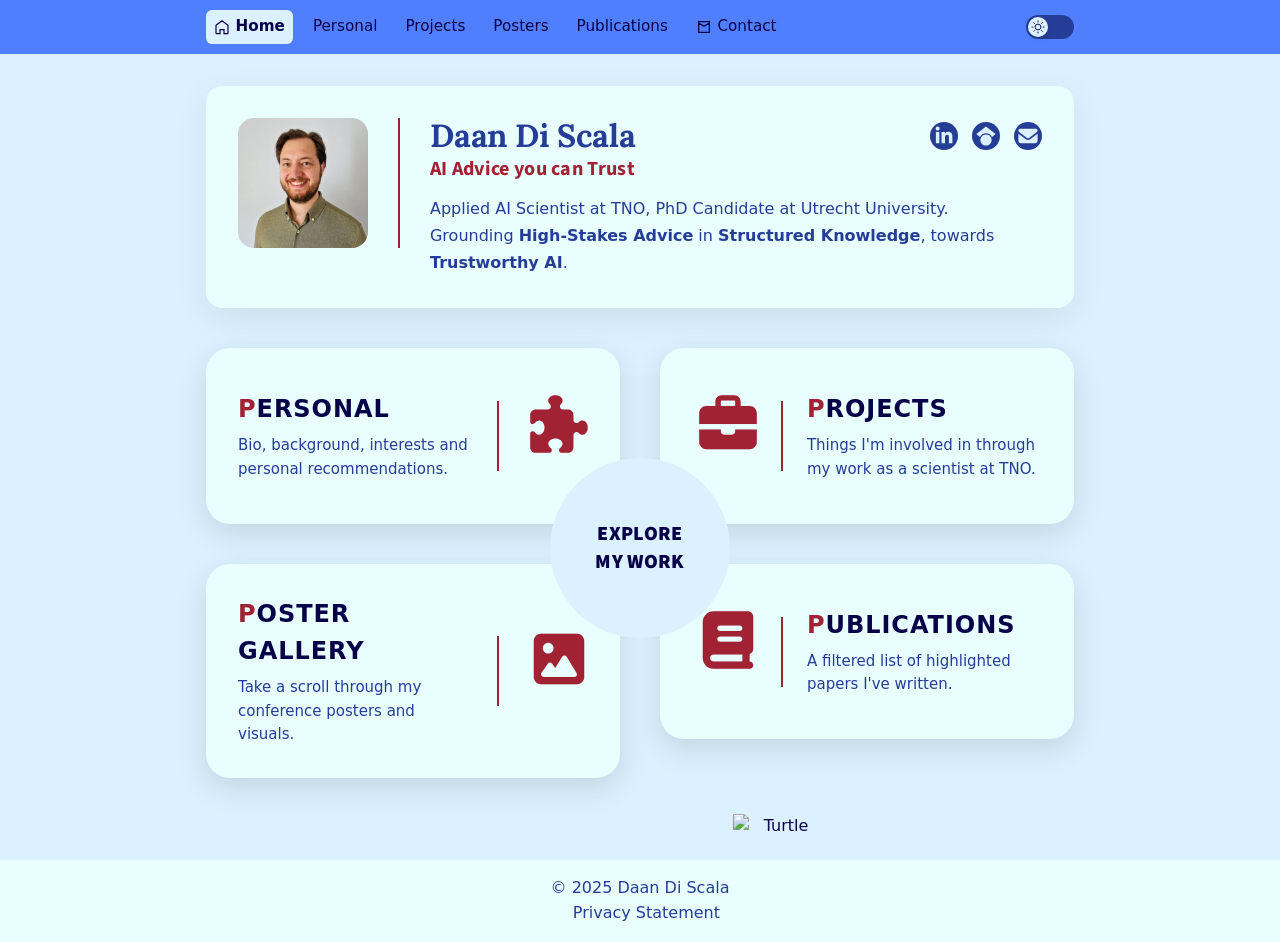
==== commit 92bb0f4e: "update" ====
--- a/index.html
+++ b/index.html
@@ -23,6 +23,9 @@
   <meta property="og:type" content="website">
 
   <!-- Styles -->
+  <link rel="preconnect" href="https://fonts.googleapis.com">
+  <link rel="preconnect" href="https://fonts.gstatic.com" crossorigin>
+  <link href="https://fonts.googleapis.com/css2?family=Lora:wght@500;600;700&family=Source+Sans+3:wght@400;500;600;700&display=swap" rel="stylesheet">
   <link rel="icon" type="image/x-icon" href="favicon.ico">
   <link rel="stylesheet" href="css/vars.css">
   <link rel="stylesheet" href="css/styles.css">
@@ -117,7 +120,7 @@
       <div class="lc-main">
 
         <div class="lc-top">
-          <h1 class="lc-name">DAAN DI SCALA</h1>
+          <h1 class="lc-name">Daan Di Scala</h1>
 
 
 
@@ -145,11 +148,11 @@
           </div>
         </div>
 
-        <h2 class="lc-subtitle">From Knowledge to Understanding</h2>
+        <h2 class="lc-subtitle">AI Advice you can Trust</h2>
 
           <p>
-Working as Scientist Innovator at TNO Data Science, PhD Candidate at Utrecht University.
-<br>My research topics are on <b>Trustworthy AI</b> and <b>Hybrid AI</b>. 
+Applied AI Scientist at TNO, PhD Candidate at Utrecht University.
+<br>Grounding <b>High-Stakes Advice</b> in <b>Structured Knowledge</b>, towards <b>Trustworthy AI</b>. 
           </p>
 
         </div>
@@ -169,7 +172,7 @@
           <div class="pcard-content">
             <div class="pcard-text">
               <h3>PERSONAL</h3>
-              <p>Background, interests, and general information about myself.</p>
+              <p>Bio, background, interests and personal recommendations.</p>
             </div>
             <div class="pcard-divider"></div>
             <div class="pcard-icon">
--- a/css/vars.css
+++ b/css/vars.css
@@ -1,42 +1,4 @@
 /* ====== Color Palette (defaults) ====== */
-  /*:root {
-  --color-primary: #97bfff;     
-  --color-secondary: #b9d6ff;   
-  --color-accent: #6a8cc7;      
-  --color-dark: #1e2a3a;
-  --color-text: #2d2d2d;
-  --color-bg: #e1eeff;
-
-  --max-width: 900px;
-  --radius-lg: 12px;
-  --radius-sm: 6px;
-}
-
-/* Dark mode variables when .dark-mode is present on <html> */
-  /*.dark-mode {
-  --color-primary: #111620;
-  --color-secondary: #1f2a3a;
-  --color-accent: #6198ff;
-  --color-dark: #f5f7fb;
-  --color-text: #e6eefc;
-  --color-bg: #0f1621;
-}
-
-
-
-:root {
-  --color-primary: hsl(229, 50%, 90%);
-  --color-secondary: hsl(229, 50%, 10%);
-  --color-tertiary: hsl(289, 80%, 20%);
-  --color-accent: hsl(169, 80%, 20%);
-}
-.dark {
-  --color-primary: hsl(229, 50%, 10%);
-  --color-secondary: hsl(229, 50%, 90%);
-  --color-tertiary: hsl(289, 80%, 80%);
-  --color-accent: hsl(169, 80%, 80%);
-}*/
-
 
 :root {
   --max-width: 900px;
@@ -46,49 +8,26 @@
 
 
 
-  --bg: hsl(223 100% 100%);
-  --bg-light: hsl(223 100% 100%);
-  --text: hsl(255 100% 11%);
-  --text-muted: hsl(228 60% 37%);
-  --highlight: hsl(224 100% 100%);
-  --border: hsl(225 63% 60%);
-  --border-muted: hsl(225 95% 72%);
-  --primary: hsl(228 60% 37%);
-  --secondary: hsl(13 100%, 53%);  
-  --secondary-light: hsl(13 100%, 78%);
-  --danger: hsl(6 60% 41%);
-  --warning: hsl(52 100% 14%);
-  --success: hsl(161 100% 13%);
-  --info: hsl(217 62% 44%);
+
   /* oklch */
   --bg-dark: oklch(0.92 0.075 268); 
   --bg: oklch(0.96 0.075 268);
   --bg-light: oklch(1 0.075 268);
-
-
-  /*--bg-dark: oklch(0.92 0.075 268); 
-  --bg: oklch(0.96 0.075 268);
-  --bg-light: oklch(1 0.075 268);
-  --bg-dark: oklch(42.98% 0.143 263.89);
-  --bg: oklch(67.96% 0.111 249.40);
-  --bg-light: oklch(75.35% 0.055 231.21);*/
-
   --text: oklch(0.15 0.15 268);
   --text-muted: oklch(0.4 0.15 268);
   --highlight: oklch(1 0.15 268);
   --border: oklch(0.6 0.15 268);
   --border-muted: oklch(0.7 0.15 268);
   --primary: oklch(0.4 0.15 268);
-  --secondary:oklch(53.43% 0.151 23.27);/*oklch(65.88% 0.2299 34.19);*/
+  --secondary:oklch(46.761% 0.16176 19.415);
   --secondary-light: oklch(67.62% 0.137 25.14);
   --danger: oklch(0.5 0.15 30);
   --warning: oklch(0.5 0.15 100);
   --success: oklch(0.5 0.15 160);
   --info: oklch(0.5 0.15 260); 
 
-
-
-
+    --navbar: oklch(63.066% 0.19594 265.753);
+  --footer: var(--bg-light); 
 
 }
 
@@ -107,7 +46,7 @@
   
   --primary: hsl(224 100% 80%);
   --secondary: hsl(45 78% 48%);
-  --secondary-light: hsl(45 78%, 73%);
+  --secondary-light: hsl(45 78% 73%);
 
   --danger: hsl(8 79% 66%);
   --warning: hsl(54 100% 31%);
@@ -130,4 +69,7 @@
   --warning: oklch(0.7 0.15 100);
   --success: oklch(0.7 0.15 160);
   --info: oklch(0.7 0.15 260);
+
+    --navbar: var(--bg-dark);
+  --footer: var(--bg-light); 
 }
--- a/css/styles.css
+++ b/css/styles.css
@@ -33,11 +33,13 @@
   position: sticky;
   top: 0;
   width: 100%;
-  background: var(--border-muted);/*var(--bg-dark);*/
+  background: var(--navbar);/*var(--bg-dark);*/
   padding: 0.6rem 0;
-  border-bottom: 1px solid var(--border);
+  border-bottom: 0px solid var(--border);
   z-index: 1000;
   backdrop-filter: saturate(110%) blur(6px);
+
+    position: sticky;
 }
 
 .nav-content {
@@ -48,6 +50,8 @@
   align-items: center;
   justify-content: space-between;
   gap: 1rem;
+
+  position: static;
 }
 
 /* Left group of links */
@@ -176,116 +180,6 @@
   filter: brightness(0.98);
 }
 
-/* HEADER */
-/************************************************************/
-
-
-
-/************************************************************/
-/* LANDING CARD 
-
-
-.landing-card {
-  position: relative;
-  display: flex;
-  align-items: center;
-  gap: 2rem;
-  background: var(--bg-light);
-  padding: 2rem 3.5rem 2rem 2.5rem;
-  border-radius: var(--radius-xl);
-  box-shadow: 0 10px 30px rgba(20,30,45,0.06);
-  overflow: visible;
-}
-
-.landing-card h1 span {
-  color: var(--primary);
-}
-
-
-.profile-image {
-  flex-shrink: 0;
-  margin-left: -3rem;
-}
-
-.profile-image img {
-  width: 160px;
-  height: 160px;
-  object-fit: cover;
-  border-radius: 18px;
-  box-shadow: 0 12px 30px rgba(0,0,0,0.15);
-}
-
-.intro-content {
-  flex: 1;
-  display: flex;
-}
-
-.intro-content h1 {
-  font-size: 1.9rem;
-  font-weight: 700;
-  margin-bottom: 0.75rem;
-  color: var(--text);
-}
-
-.intro-content h1 span {
-  color: var(--accent);
-}
-
-
-.intro-text {
-  position: relative;
-  padding-left: 1.25rem;
-}
-
-.intro-text::before {
-  content: "";
-  position: absolute;
-  left: 0;
-  top: 0.15rem;
-  width: 4px;
-  height: 100%;
-  background: var(--accent);
-  border-radius: 2px;
-}
-
-.intro-text p {
-  color: var(--text-muted);
-  max-width: 55ch;
-  line-height: 1.6;
-}
-
-
-.social-links {
-  display: flex;
-  flex-direction: column;
-  gap: 0.75rem;
-}
-
-.social-links a {
-  width: 42px;
-  height: 42px;
-  border-radius: 50%;
-  background: white;
-  display: grid;
-  place-items: center;
-  color: var(--text-muted);
-  box-shadow: 0 6px 18px rgba(0,0,0,0.08);
-  transition: transform 0.2s ease, color 0.2s ease;
-}
-
-.social-links a:hover {
-  transform: translateY(-2px);
-  color: var(--accent);
-}*/
-
-/* LANDING CARD */
-/************************************************************/
-/************************************************************/
-/* QUICK LINK CARDS */
-
-
-
-
 
 
 
@@ -293,10 +187,10 @@
 /* ===== Footer ===== */
 .footer {
   width: 100%;
-  background: var(--bg-dark);
+  background: var(--footer);
   padding: 1rem;
   text-align: center;
-  border-top: 1px solid var(--border-muted);
+  border-top: 0px solid var(--border-muted);
   margin-top: 2.5rem;
   transition: background 0.25s ease;
   position: relative;
@@ -400,21 +294,129 @@
 }
 
 
-.bottom-card {
-  display: flex;
-  
-  flex-wrap: wrap;
-  gap: 24px;
-  align-items: center;
+
+/* ================= MOBILE NAVBAR ================= */
+
+@media (max-width: 800px) {
+
+  .nav-content {
+    flex-wrap: wrap;
+    gap: 0.5rem;
+  }
+
+  .nav-left {
+    flex-wrap: wrap;
+    justify-content: center;
+    width: 100%;
+  }
+
+  .nav-left a {
+    font-size: 0.85rem;
+    padding: 0.3rem 0.45rem;
+  }
+
+  .theme-toggle {
+    margin-left: auto;
+  }
+
+}
+
+/* ================= SMALL PHONES ================= */
+
+@media (max-width: 500px) {
+
+  .page-wrapper {
+    padding: 1.5rem 0.8rem;
+  }
+
+  .nav-left {
+    gap: 0.35rem;
+  }
+
+  .nav-left a {
+    font-size: 0.8rem;
+  }
+
+  .toggle-track {
+    width: 48px;
+    height: 24px;
+  }
+
+}
+
+/* ===== HAMBURGER ===== */
+
+.hamburger {
+  display: none;
+  flex-direction: column;
   justify-content: center;
-  margin-top: 20px;
-  padding: 4px;
-  max-width: 600px;
-  background: var(--bg-light);
-  border-radius: 16px;
-  box-shadow: 0 10px 32px rgba(0, 0, 0, .08);
-
-  font-family: system-ui, -apple-system, Segoe UI, sans-serif;
-  font-size:14px;
-  transform: translateX(150px);
-}
+  gap: 4px;
+  width: 28px;
+  height: 24px;
+  background: none;
+  border: none;
+  cursor: pointer;
+}
+
+.hamburger span {
+  width: 100%;
+  height: 2px;
+  background: var(--text);
+  border-radius: 2px;
+  transition: transform 0.25s ease, opacity 0.25s ease;
+}
+
+@media (max-width: 800px) {
+
+  .hamburger {
+    display: flex;
+  }
+
+   .nav-left {
+    position: absolute;
+    top: 100%;
+    left: 0;
+
+    width: 100%;
+
+    background: var(--bg-light);
+    border-bottom: 1px solid var(--border);
+
+    flex-direction: column;
+    align-items: center;
+    gap: 12px;
+
+    padding: 16px 0;
+
+    opacity: 0;
+    transform: translateY(-10px);
+    pointer-events: none;
+
+    transition: opacity 0.25s ease, transform 0.25s ease;
+    z-index: 2000;
+  }
+
+  .nav-left.open {
+    opacity: 1;
+    transform: translateY(0);
+    pointer-events: auto;
+  }
+
+  .nav-left a {
+    font-size: 1rem;
+  }
+
+}
+
+
+.hamburger.active span:nth-child(1) {
+  transform: translateY(6px) rotate(45deg);
+}
+
+.hamburger.active span:nth-child(2) {
+  opacity: 0;
+}
+
+.hamburger.active span:nth-child(3) {
+  transform: translateY(-6px) rotate(-45deg);
+}
--- a/css/landing.css
+++ b/css/landing.css
@@ -20,8 +20,8 @@
 /* COLUMN 1: PROFILE ------------------------------------------ */
 
 .lc-profile img {
-  width: 120px;
-  height: 120px;
+  width: 130px;
+  height: 130px;
   object-fit: cover;
   border-radius: 16px;
 }
@@ -45,30 +45,32 @@
 
 .lc-name {
   margin: 0;
-  font-size: 28px;
-  letter-spacing: .3px;
-}
-
+  font-family: 'Lora', serif;
+  font-size: clamp(2rem, 2vw, 2.8rem);
+  font-weight: 700;
+  line-height: 1.15;
+  letter-spacing: -0.005em;
+  color: var(--primary);
+}
+
+/* Subtitle */
 .lc-subtitle {
-    margin:0;
-    font-size: 20px;
-    letter-spacing: .2px;
-}
-
-
-/*
-.lc-divider {
-  height: 3px;
-  width: 60px;
-  background: #2563eb;
-  margin: 10px 0 18px;
-  border-radius: 10px;
-}*/
-
+  margin: 0px 0 8px;
+  font-family: 'Source Sans 3', serif;
+  font-size: 1.25rem;
+  font-weight: 700;
+  letter-spacing: 0.015em;
+    line-height: 1.4;
+  color: var(--secondary);
+}
+
+/* Intro paragraph */
 .lc-main p {
-  margin: 0;
-  font-size: 15px;
-  color:var(--text-muted);
+  margin: 4px 0 0;
+  font-size: 1rem;
+  line-height: 1.7;
+  color: var(--text-muted);
+  max-width: 620px;
 }
 
 .lc-main a {
@@ -80,50 +82,12 @@
 
 .lc-divider {
   width: 2px;
-  height: 120px;
+  height: 130px;
   background: var(--secondary);
   margin: 0 6px;
 }
 
 
-
-/* RESPONSIVE ------------------------------------------------- */
-
-@media (max-width: 900px) {
-  .landing-card {
-    grid-template-columns: 140px 1fr;
-  }
-
-  .lc-socials {
-    grid-column: 1 / -1;
-    justify-content: flex-start;
-  }
-}
-
-@media (max-width: 640px) {
-  .landing-card {
-    grid-template-columns: 1fr;
-    text-align: center;
-  }
-
-  .lc-profile {
-    display: flex;
-    justify-content: center;
-  }
-
-  .lc-boxes {
-    grid-template-columns: 1fr;
-  }
-
-  .lc-socials {
-    justify-content: center;
-  }
-
-  .lc-divider {
-    margin-left: auto;
-    margin-right: auto;
-  }
-}
 
 
 /* ----- SOCIAL ICONS ----- */
@@ -290,11 +254,134 @@
   align-items: center;
   justify-content: center;
   text-align: center;
-  font-weight: 600;
-  letter-spacing: 0.05em;
+  /* font-weight: 600;
+  letter-spacing: 0.05em; */
+
+    font-family: 'Source Sans 3', serif;
+  font-size: 1.25rem;
+  font-weight: 1000;
+  letter-spacing: 0.015em;
   /*box-shadow: 0 8px 25px rgba(0,0,0,0.15);*/
 }
 
 .center-circle span {
   line-height: 1.4;
+}
+
+
+/* ================= TABLET ================= */
+
+@media (max-width: 900px) {
+
+  .landing-card {
+    flex-direction: column;
+    align-items: center;
+    text-align: center;
+    padding: 24px;
+  }
+
+  .lc-divider {
+    display: none;
+  }
+
+  .lc-top {
+    flex-direction: column;
+    gap: 10px;
+  }
+
+  .lc-profile img {
+    width: 110px;
+    height: 110px;
+  }
+
+}
+
+
+/* ================= MOBILE ================= */
+
+@media (max-width: 700px) {
+
+  .landing-card {
+    padding: 20px;
+  }
+
+  .lc-name {
+    font-size: 24px;
+  }
+
+  .lc-subtitle {
+    font-size: 18px;
+  }
+
+  .lc-main p {
+    font-size: 14px;
+  }
+
+  .social-row {
+    justify-content: center;
+  }
+
+}
+
+
+/* ================= PCARD GRID MOBILE ================= */
+
+@media (max-width: 900px) {
+
+  .pgrid {
+    height: auto;
+    grid-template-columns: 1fr;
+    grid-template-rows: auto;
+    gap: 20px;
+    width: 100%;
+  }
+
+  .pcard {
+    padding: 24px;
+  }
+
+  .pcard-content {
+    gap: 14px;
+  }
+
+  .pcard-icon svg {
+    width: 52px;
+  }
+
+  .pcard-text h3 {
+    font-size: 20px;
+  }
+
+  .pcard-text p {
+    font-size: 14px;
+    max-width: none;
+  }
+
+  .pcard-divider {
+    display: none;
+  }
+
+  .center-circle {
+    display: none;
+  }
+
+}
+
+
+/* ================= VERY SMALL PHONES ================= */
+
+@media (max-width: 420px) {
+
+  .pcard {
+    padding: 20px;
+  }
+
+  .pcard-icon svg {
+    width: 46px;
+  }
+
+  .pcard-text h3 {
+    font-size: 18px;
+  }
+
 }
